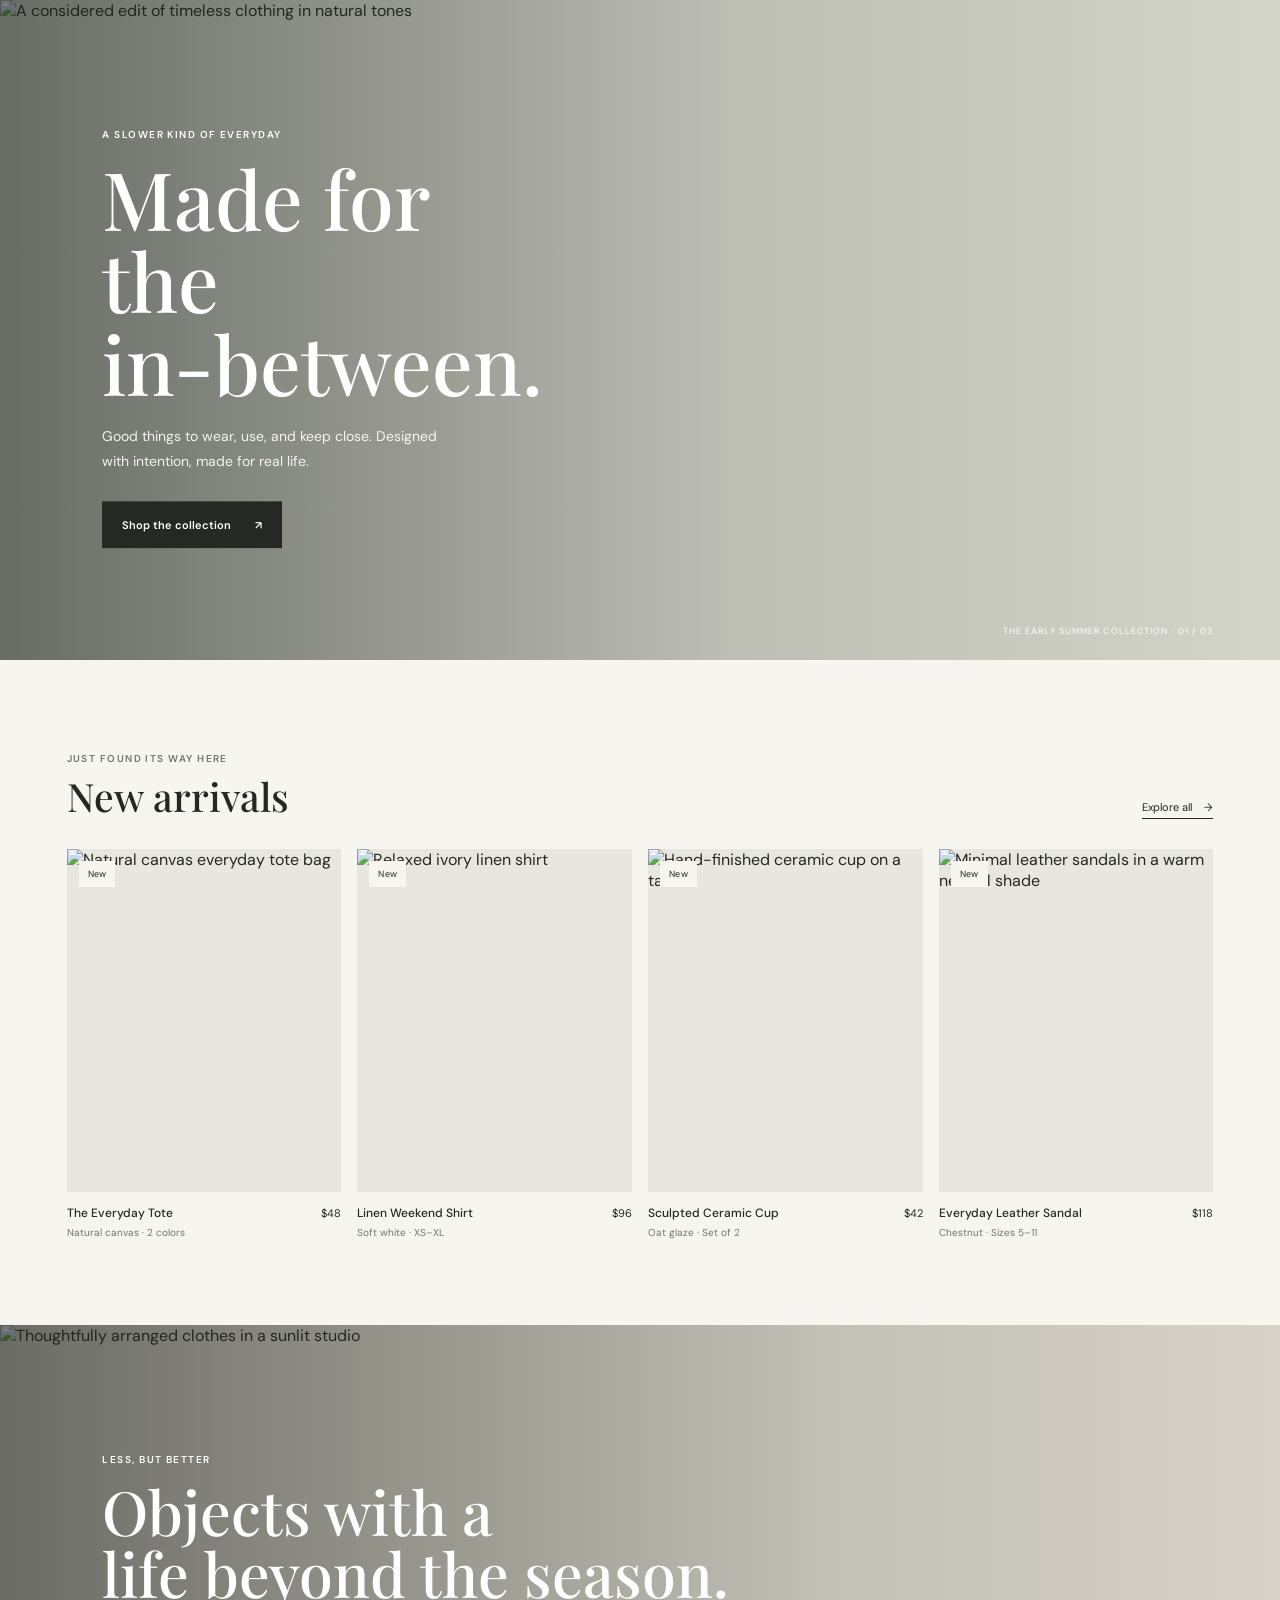
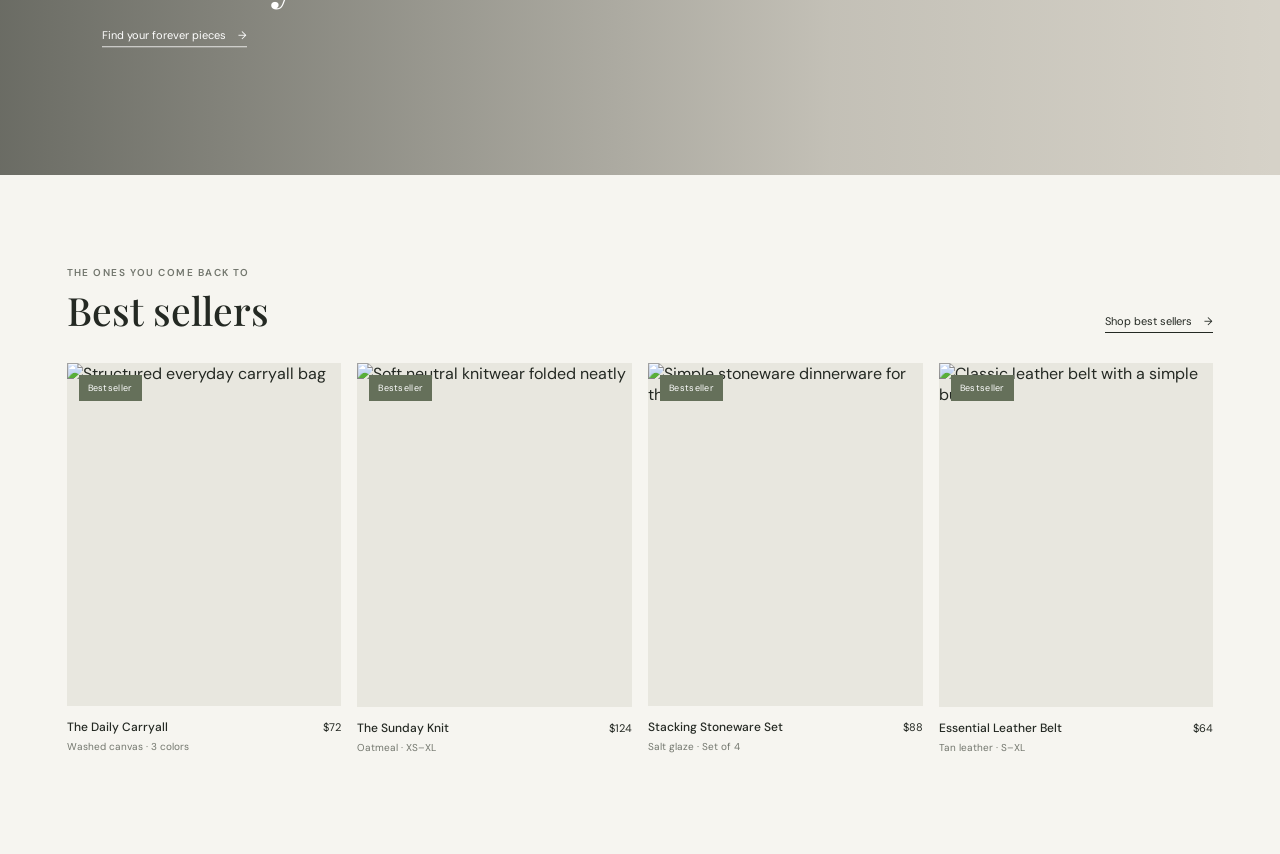
==== index.html @ 8300c28e "Add home page with hero and product sections" ====
<!doctype html>
<html lang="en">
  <head>
    <meta charset="utf-8" />
    <meta name="viewport" content="width=device-width, initial-scale=1" />
    <meta name="theme-color" content="#f6f5f0" />
    <meta name="description" content="Thoughtful everyday objects, made to be lived in." />
    <title>Form & Field — Everyday, considered</title>
    <link rel="preconnect" href="https://fonts.googleapis.com" />
    <link rel="preconnect" href="https://fonts.gstatic.com" crossorigin />
    <link href="https://fonts.googleapis.com/css2?family=DM+Sans:wght@400;500;600;700&family=Playfair+Display:wght@500;600&display=swap" rel="stylesheet" />
    <link rel="stylesheet" href="styles.css" />
    <script src="site.js" defer></script>
  </head>
  <body>
    <site-header></site-header>

    <main>
      <section class="hero" aria-labelledby="hero-title">
        <img class="hero__image" src="https://images.unsplash.com/photo-1490481651871-ab68de25d43d?auto=format&fit=crop&w=2200&q=85" alt="A considered edit of timeless clothing in natural tones" />
        <div class="hero__content">
          <p class="eyebrow">A slower kind of everyday</p>
          <h1 id="hero-title">Made for the<br />in-between.</h1>
          <p class="hero__copy">Good things to wear, use, and keep close. Designed with intention, made for real life.</p>
          <a class="button button--dark" href="#new-arrivals">Shop the collection <span aria-hidden="true">↗</span></a>
        </div>
        <p class="hero__note">The early summer collection · 01 / 03</p>
      </section>

      <section class="product-section" id="new-arrivals" aria-labelledby="new-arrivals-title">
        <div class="section-heading">
          <div>
            <p class="eyebrow">Just found its way here</p>
            <h2 id="new-arrivals-title">New arrivals</h2>
          </div>
          <a class="text-link" href="#new-arrivals">Explore all <span aria-hidden="true">→</span></a>
        </div>
        <div class="product-grid">
          <article class="product">
            <a class="product__image" href="#new-arrivals" aria-label="View The Everyday Tote">
              <img src="https://images.unsplash.com/photo-1590874103328-eac38a683ce7?auto=format&fit=crop&w=900&q=82" alt="Natural canvas everyday tote bag" loading="lazy" />
              <span class="product__tag">New</span>
            </a>
            <div class="product__details"><div><h3>The Everyday Tote</h3><p>Natural canvas · 2 colors</p></div><span class="product__price">$48</span></div>
          </article>
          <article class="product">
            <a class="product__image" href="#new-arrivals" aria-label="View the Linen Weekend Shirt">
              <img src="https://images.unsplash.com/photo-1598033129183-c4f50c736f10?auto=format&fit=crop&w=900&q=82" alt="Relaxed ivory linen shirt" loading="lazy" />
              <span class="product__tag">New</span>
            </a>
            <div class="product__details"><div><h3>Linen Weekend Shirt</h3><p>Soft white · XS–XL</p></div><span class="product__price">$96</span></div>
          </article>
          <article class="product">
            <a class="product__image" href="#new-arrivals" aria-label="View the Sculpted Ceramic Cup">
              <img src="https://images.unsplash.com/photo-1514228742587-6b1558fcca3d?auto=format&fit=crop&w=900&q=82" alt="Hand-finished ceramic cup on a table" loading="lazy" />
              <span class="product__tag">New</span>
            </a>
            <div class="product__details"><div><h3>Sculpted Ceramic Cup</h3><p>Oat glaze · Set of 2</p></div><span class="product__price">$42</span></div>
          </article>
          <article class="product">
            <a class="product__image" href="#new-arrivals" aria-label="View the Everyday Leather Sandal">
              <img src="https://images.unsplash.com/photo-1543163521-1bf539c55dd2?auto=format&fit=crop&w=900&q=82" alt="Minimal leather sandals in a warm neutral shade" loading="lazy" />
              <span class="product__tag">New</span>
            </a>
            <div class="product__details"><div><h3>Everyday Leather Sandal</h3><p>Chestnut · Sizes 5–11</p></div><span class="product__price">$118</span></div>
          </article>
        </div>
      </section>

      <section class="editorial" aria-label="Our approach">
        <img src="https://images.unsplash.com/photo-1441986300917-64674bd600d8?auto=format&fit=crop&w=1600&q=85" alt="Thoughtfully arranged clothes in a sunlit studio" loading="lazy" />
        <div class="editorial__content">
          <p class="eyebrow">Less, but better</p>
          <h2>Objects with a<br />life beyond the season.</h2>
          <a class="text-link" href="#best-sellers">Find your forever pieces <span aria-hidden="true">→</span></a>
        </div>
      </section>

      <section class="product-section product-section--last" id="best-sellers" aria-labelledby="best-sellers-title">
        <div class="section-heading">
          <div>
            <p class="eyebrow">The ones you come back to</p>
            <h2 id="best-sellers-title">Best sellers</h2>
          </div>
          <a class="text-link" href="#best-sellers">Shop best sellers <span aria-hidden="true">→</span></a>
        </div>
        <div class="product-grid">
          <article class="product">
            <a class="product__image" href="#best-sellers" aria-label="View the Daily Carryall">
              <img src="https://images.unsplash.com/photo-1544816155-12df9643f363?auto=format&fit=crop&w=900&q=82" alt="Structured everyday carryall bag" loading="lazy" />
              <span class="product__tag product__tag--popular">Bestseller</span>
            </a>
            <div class="product__details"><div><h3>The Daily Carryall</h3><p>Washed canvas · 3 colors</p></div><span class="product__price">$72</span></div>
          </article>
          <article class="product">
            <a class="product__image" href="#best-sellers" aria-label="View the Sunday Knit">
              <img src="https://images.unsplash.com/photo-1618354691373-d851c5c3a990?auto=format&fit=crop&w=900&q=82" alt="Soft neutral knitwear folded neatly" loading="lazy" />
              <span class="product__tag product__tag--popular">Bestseller</span>
            </a>
            <div class="product__details"><div><h3>The Sunday Knit</h3><p>Oatmeal · XS–XL</p></div><span class="product__price">$124</span></div>
          </article>
          <article class="product">
            <a class="product__image" href="#best-sellers" aria-label="View the Stacking Stoneware Set">
              <img src="https://images.unsplash.com/photo-1493106641515-6b5631de4bb9?auto=format&fit=crop&w=900&q=82" alt="Simple stoneware dinnerware for the table" loading="lazy" />
              <span class="product__tag product__tag--popular">Bestseller</span>
            </a>
            <div class="product__details"><div><h3>Stacking Stoneware Set</h3><p>Salt glaze · Set of 4</p></div><span class="product__price">$88</span></div>
          </article>
          <article class="product">
            <a class="product__image" href="#best-sellers" aria-label="View the Essential Leather Belt">
              <img src="https://images.unsplash.com/photo-1624222247344-550fb8d7e5d4?auto=format&fit=crop&w=900&q=82" alt="Classic leather belt with a simple buckle" loading="lazy" />
              <span class="product__tag product__tag--popular">Bestseller</span>
            </a>
            <div class="product__details"><div><h3>Essential Leather Belt</h3><p>Tan leather · S–XL</p></div><span class="product__price">$64</span></div>
          </article>
        </div>
      </section>
    </main>

    <site-footer></site-footer>
  </body>
</html>
---- styles.css ----
:root {
  color-scheme: light;
  --paper: #f6f5f0;
  --ink: #242923;
  --muted: #72766d;
  --line: #dedfd7;
  --olive: #65705a;
  --clay: #b76d4b;
  --serif: "Playfair Display", Georgia, serif;
  --sans: "DM Sans", sans-serif;
}

* { box-sizing: border-box; }
html { scroll-behavior: smooth; }
body { margin: 0; background: var(--paper); color: var(--ink); font-family: var(--sans); -webkit-font-smoothing: antialiased; }
a { color: inherit; text-decoration: none; }
button, input { font: inherit; }

.announcement { min-height: 34px; display: flex; align-items: center; justify-content: center; padding: 6px 16px; background: var(--olive); color: #fff; font-size: 10px; letter-spacing: 1.15px; text-align: center; text-transform: uppercase; }
.site-header { position: relative; z-index: 3; background: var(--paper); }
.nav { max-width: 1440px; min-height: 78px; margin: auto; padding: 0 5.2%; display: grid; grid-template-columns: 1fr auto 1fr; align-items: center; }
.nav__links, .nav__actions { display: flex; align-items: center; gap: 27px; }
.nav__links a, .nav__actions a { font-size: 12px; color: #464a43; transition: color .2s ease; }
.nav__links a:hover, .nav__actions a:hover, .text-link:hover { color: var(--clay); }
.brand { font-size: 18px; font-weight: 700; letter-spacing: 1.7px; text-align: center; white-space: nowrap; }
.brand span { color: var(--olive); font-family: var(--serif); font-size: 21px; font-weight: 500; }
.nav__actions { justify-content: flex-end; gap: 21px; }
.nav__icon { display: inline-flex; align-items: center; gap: 7px; }
.nav__icon svg { width: 17px; height: 17px; stroke: currentColor; fill: none; stroke-width: 1.5; }
.menu-toggle { display: none; border: 0; padding: 8px; background: transparent; color: var(--ink); }

.hero { position: relative; min-height: 540px; height: min(660px, 66vw); overflow: hidden; background: #d3d4ca; }
.hero::after { position: absolute; inset: 0; content: ""; background: linear-gradient(90deg, rgba(28, 33, 27, .58), rgba(28, 33, 27, .12) 57%, transparent); }
.hero__image { position: absolute; inset: 0; width: 100%; height: 100%; object-fit: cover; object-position: center 43%; }
.hero__content { position: absolute; z-index: 1; top: 50%; left: max(8%, calc((100% - 1220px) / 2)); width: min(460px, 80%); transform: translateY(-48%); color: #fff; animation: arrive .8s ease both; }
.eyebrow { margin: 0 0 16px; font-size: 10px; font-weight: 600; letter-spacing: 1.45px; text-transform: uppercase; }
.hero h1, .editorial h2 { margin: 0; font-family: var(--serif); font-size: clamp(48px, 6.3vw, 82px); font-weight: 500; line-height: 1.02; }
.hero__copy { max-width: 350px; margin: 20px 0 27px; color: rgba(255,255,255,.9); font-size: 14px; line-height: 1.8; }
.button { display: inline-flex; min-height: 47px; align-items: center; justify-content: center; gap: 24px; padding: 0 20px; font-size: 11px; font-weight: 600; transition: background .2s, color .2s; }
.button--dark { background: var(--ink); color: #fff; }
.button--dark:hover { background: var(--olive); }
.hero__note { position: absolute; z-index: 1; right: 5.2%; bottom: 23px; margin: 0; color: #fff; font-size: 9px; letter-spacing: 1.1px; text-transform: uppercase; }

.product-section { max-width: 1440px; margin: auto; padding: 92px 5.2% 86px; }
.section-heading { display: flex; align-items: end; justify-content: space-between; margin-bottom: 30px; }
.section-heading .eyebrow { margin-bottom: 9px; color: var(--muted); }
.section-heading h2 { margin: 0; font-family: var(--serif); font-size: 39px; font-weight: 500; line-height: 1.15; }
.text-link { display: inline-flex; align-items: center; gap: 12px; padding-bottom: 4px; border-bottom: 1px solid var(--ink); font-size: 11px; transition: color .2s; }
.product-grid { display: grid; grid-template-columns: repeat(4, minmax(0, 1fr)); gap: 16px; }
.product { min-width: 0; }
.product__image { position: relative; display: block; overflow: hidden; aspect-ratio: 4 / 5; background: #e8e7df; }
.product__image img { width: 100%; height: 100%; object-fit: cover; transition: transform .45s cubic-bezier(.2,.7,.2,1); }
.product__image:hover img { transform: scale(1.035); }
.product__tag { position: absolute; top: 12px; left: 12px; padding: 7px 9px; background: var(--paper); font-size: 9px; letter-spacing: .3px; }
.product__tag--popular { background: var(--olive); color: #fff; }
.product__details { display: flex; justify-content: space-between; gap: 8px; padding-top: 13px; }
.product__details h3 { margin: 0 0 5px; font-size: 12px; font-weight: 500; }
.product__details p { margin: 0; color: var(--muted); font-size: 10px; }
.product__price { flex: 0 0 auto; padding-top: 1px; font-size: 11px; }

.editorial { position: relative; min-height: 390px; height: min(450px, 52vw); overflow: hidden; background: #d6d2c8; }
.editorial::after { position: absolute; inset: 0; content: ""; background: linear-gradient(90deg, rgba(29,34,28,.58), rgba(29,34,28,.1) 65%, transparent); }
.editorial > img { position: absolute; inset: 0; width: 100%; height: 100%; object-fit: cover; object-position: center 54%; }
.editorial__content { position: absolute; z-index: 1; top: 50%; left: max(8%, calc((100% - 1220px) / 2)); color: white; transform: translateY(-50%); }
.editorial .eyebrow { margin-bottom: 14px; }
.editorial h2 { font-size: clamp(38px, 5vw, 61px); }
.editorial .text-link { margin-top: 23px; border-color: rgba(255,255,255,.8); }
.editorial .text-link:hover { color: #e3c9b6; }
.product-section--last { padding-top: 91px; padding-bottom: 100px; }

.site-footer { background: #eaeae3; }
.visually-hidden { position: absolute; width: 1px; height: 1px; padding: 0; margin: -1px; overflow: hidden; clip: rect(0, 0, 0, 0); white-space: nowrap; border: 0; }
.footer__main { max-width: 1440px; margin: auto; padding: 62px 5.2% 52px; display: grid; grid-template-columns: 1.25fr 1fr 1fr 1.5fr; gap: 36px; }
.footer__brand { margin: 0 0 14px; font-size: 17px; font-weight: 700; letter-spacing: 1.4px; }
.footer__brand span { font-family: var(--serif); font-size: 20px; font-weight: 500; }
.footer__intro { max-width: 235px; margin: 0; color: var(--muted); font-size: 11px; line-height: 1.8; }
.footer__column h2, .footer__signup h2 { margin: 2px 0 18px; font-size: 10px; font-weight: 600; letter-spacing: 1px; text-transform: uppercase; }
.footer__column a { display: block; width: fit-content; margin: 0 0 11px; color: #62665e; font-size: 11px; }
.footer__column a:hover { color: var(--clay); }
.footer__signup p { max-width: 270px; margin: 0 0 17px; color: var(--muted); font-size: 11px; line-height: 1.7; }
.signup-form { display: flex; border-bottom: 1px solid #9fa197; }
.signup-form input { width: 100%; min-width: 0; padding: 11px 0; border: 0; outline: 0; background: transparent; font-size: 11px; }
.signup-form button { border: 0; padding: 0 2px 0 12px; background: transparent; color: var(--ink); cursor: pointer; font-size: 17px; }
.footer__bottom { max-width: 1440px; margin: auto; padding: 17px 5.2%; display: flex; justify-content: space-between; border-top: 1px solid #d5d6cd; color: #777a72; font-size: 9px; }
.footer__bottom-links { display: flex; gap: 20px; }
.footer__bottom a:hover { color: var(--ink); }
.form-message { min-height: 16px; margin: 7px 0 0 !important; color: var(--olive) !important; font-size: 10px !important; }

@keyframes arrive { from { opacity: 0; transform: translateY(calc(-48% + 12px)); } to { opacity: 1; transform: translateY(-48%); } }

@media (min-width: 1500px) {
  .hero { height: 660px; }
}
@media (max-width: 900px) {
  .nav { min-height: 70px; padding: 0 4%; }
  .nav__links { gap: 15px; }
  .nav__links a, .nav__actions a { font-size: 11px; }
  .nav__actions { gap: 12px; }
  .product-section { padding: 72px 4% 68px; }
  .product-grid { grid-template-columns: repeat(2, minmax(0, 1fr)); gap: 28px 14px; }
  .footer__main { padding-right: 4%; padding-left: 4%; grid-template-columns: 1fr 1fr; row-gap: 35px; }
  .footer__bottom { padding-right: 4%; padding-left: 4%; }
}
@media (max-width: 600px) {
  .announcement { min-height: 31px; font-size: 8px; letter-spacing: .8px; }
  .nav { position: relative; min-height: 64px; grid-template-columns: 1fr auto 1fr; padding: 0 5%; }
  .menu-toggle { display: inline-flex; justify-self: start; cursor: pointer; }
  .menu-toggle svg { width: 20px; height: 20px; stroke: currentColor; fill: none; stroke-width: 1.5; }
  .nav__links { position: absolute; top: 100%; right: 0; left: 0; display: none; padding: 17px 5% 21px; background: var(--paper); border-top: 1px solid var(--line); }
  .nav__links.is-open { display: grid; gap: 0; }
  .nav__links a { padding: 12px 0; border-bottom: 1px solid var(--line); font-size: 13px; }
  .brand { font-size: 16px; }
  .brand span { font-size: 19px; }
  .nav__actions { gap: 12px; }
  .nav__actions .nav__label { display: none; }
  .nav__icon svg { width: 19px; height: 19px; }
  .hero { min-height: 560px; height: 78vh; max-height: 700px; }
  .hero::after { background: linear-gradient(90deg, rgba(28,33,27,.56), rgba(28,33,27,.15) 100%); }
  .hero__image { object-position: 58% center; }
  .hero__content { left: 7%; width: 86%; }
  .hero h1 { font-size: 56px; }
  .hero__copy { max-width: 300px; font-size: 13px; }
  .hero__note { right: 5%; bottom: 16px; font-size: 8px; }
  .product-section { padding: 58px 5% 60px; }
  .section-heading { align-items: end; margin-bottom: 22px; }
  .section-heading h2 { font-size: 32px; }
  .section-heading .eyebrow { max-width: 190px; font-size: 8px; }
  .section-heading > .text-link { gap: 6px; font-size: 9px; white-space: nowrap; }
  .product-grid { gap: 24px 10px; }
  .product__tag { top: 8px; left: 8px; padding: 6px 7px; font-size: 8px; }
  .product__details { padding-top: 10px; }
  .product__details h3 { font-size: 10px; }
  .product__details p, .product__price { font-size: 9px; }
  .editorial { min-height: 385px; height: 82vw; }
  .editorial > img { object-position: 60% center; }
  .editorial__content { left: 7%; }
  .editorial h2 { font-size: 41px; }
  .product-section--last { padding-top: 58px; padding-bottom: 68px; }
  .footer__main { padding: 44px 6% 34px; grid-template-columns: 1fr 1fr; gap: 30px 20px; }
  .footer__intro { font-size: 10px; }
  .footer__column h2 { margin-bottom: 13px; }
  .footer__column a { font-size: 10px; }
  .footer__signup { grid-column: 1 / -1; }
  .footer__bottom { padding: 14px 6%; align-items: flex-start; gap: 12px; font-size: 8px; }
  .footer__bottom-links { gap: 11px; }
}
@media (prefers-reduced-motion: reduce) {
  *, *::before, *::after { scroll-behavior: auto !important; animation-duration: .01ms !important; animation-iteration-count: 1 !important; transition-duration: .01ms !important; }
}
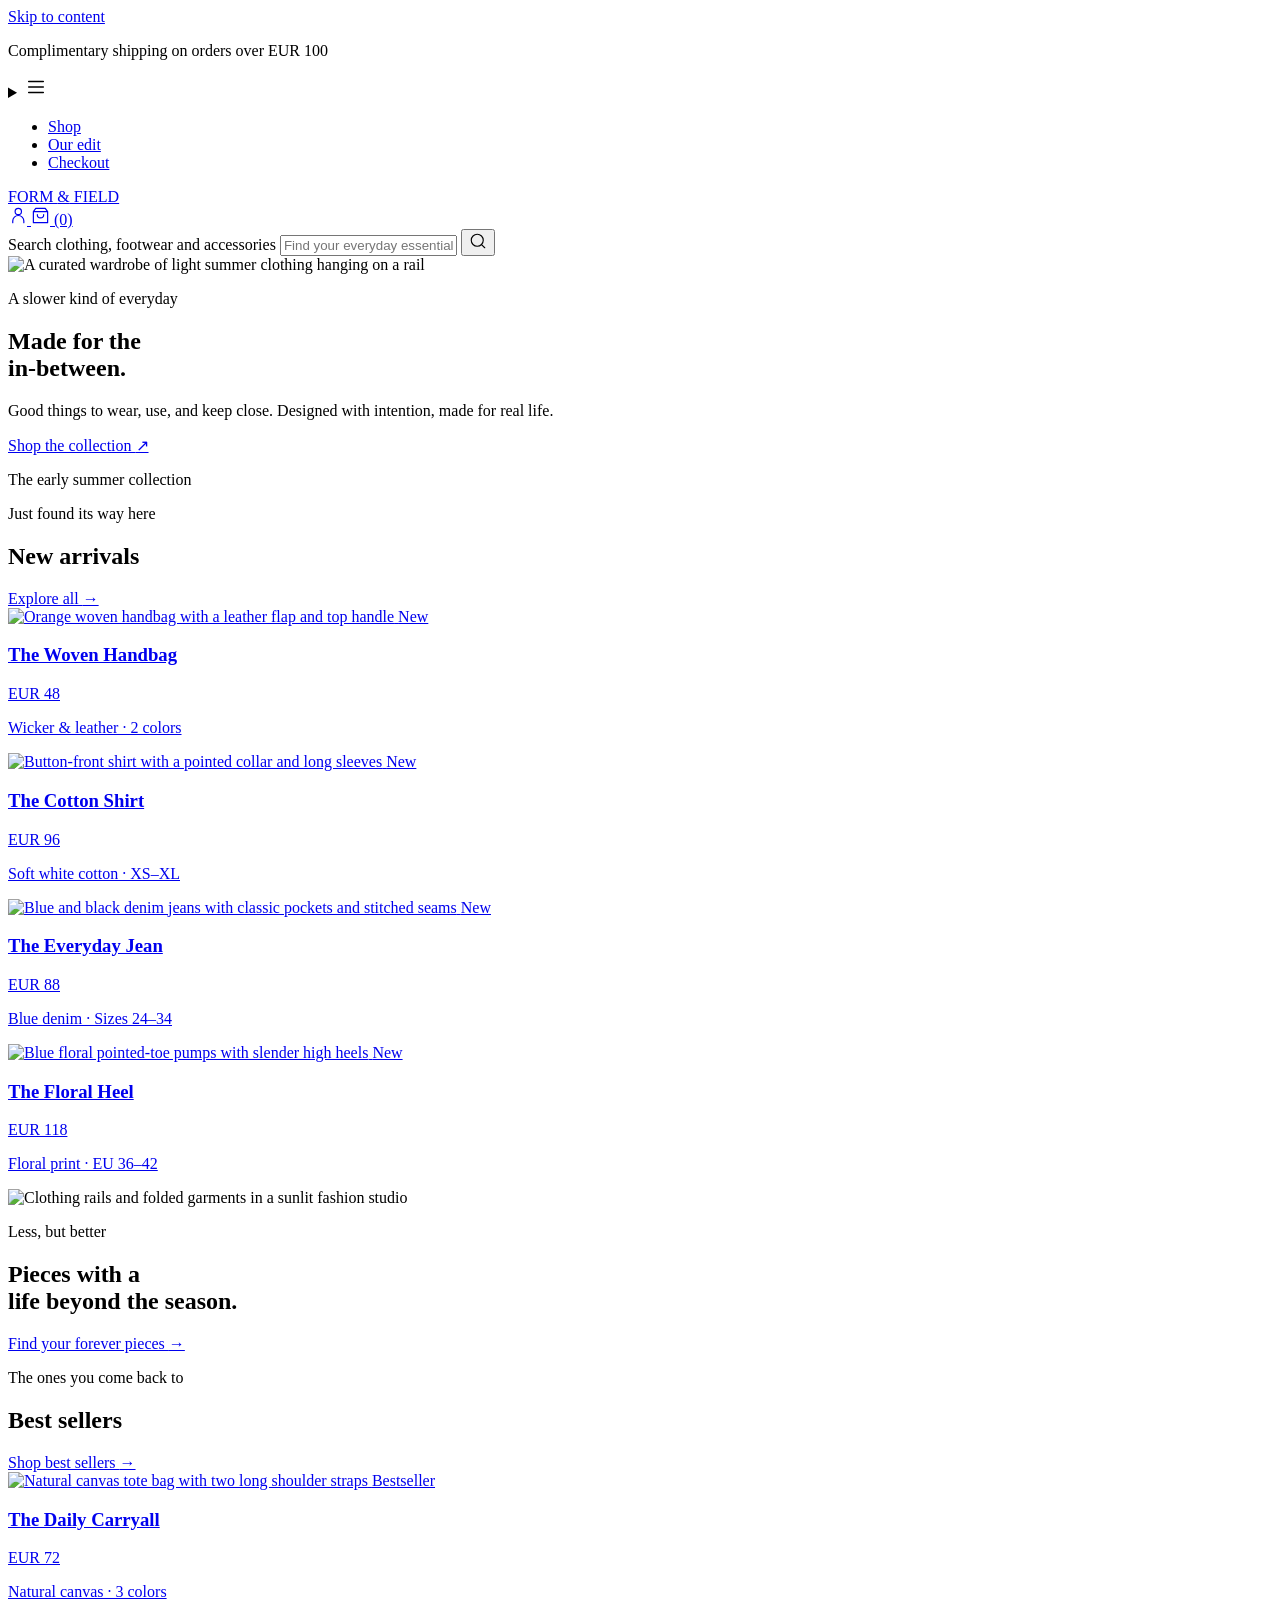
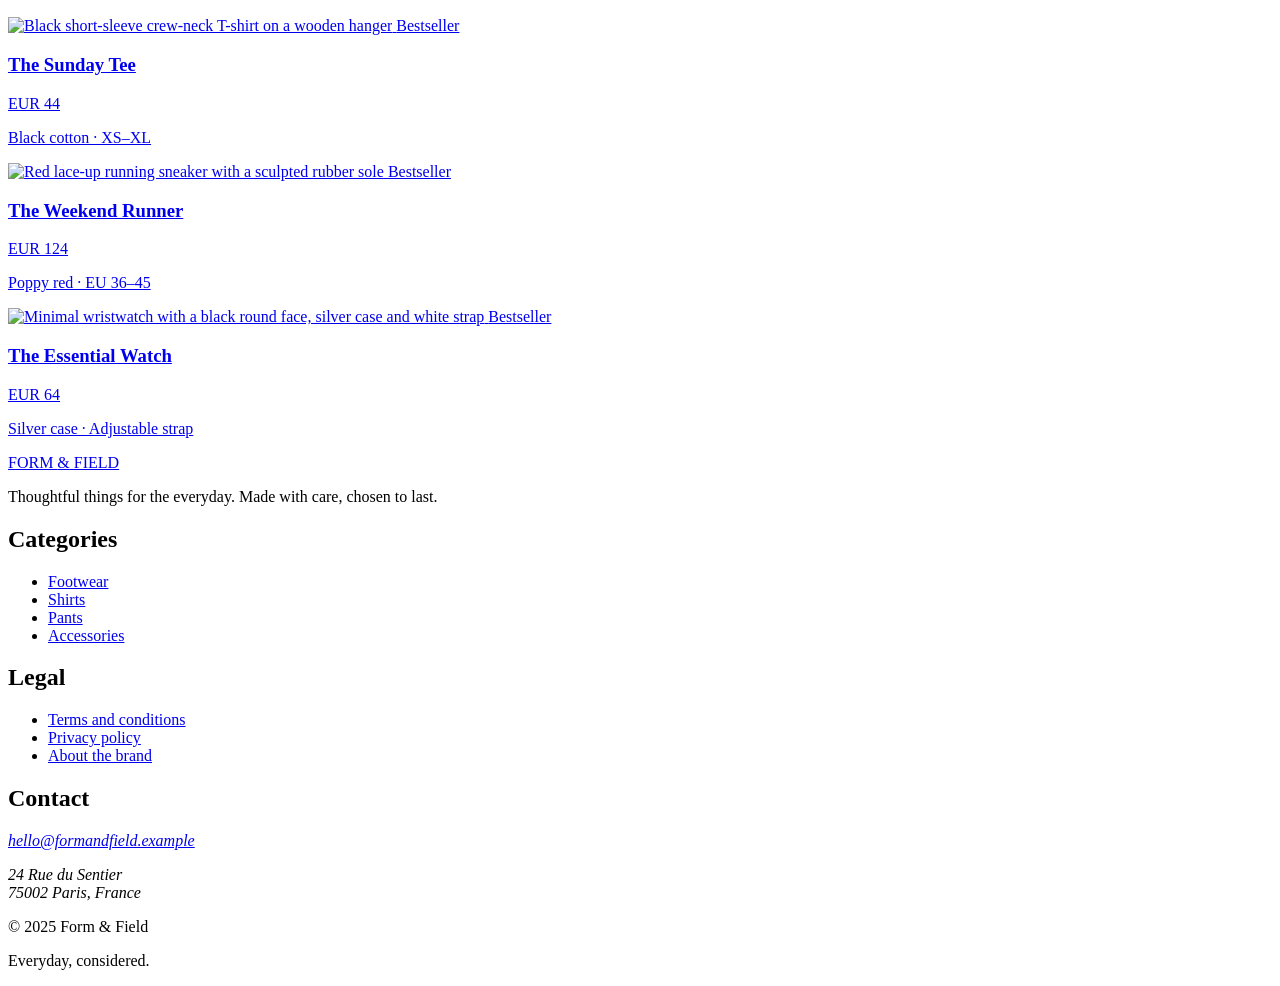
==== commit 0f1193d5: "Rebuild home with Tailwind, semantic header, footer and Schema.org" ====
--- a/index.html
+++ b/index.html
@@ -4,119 +4,269 @@
     <meta charset="utf-8" />
     <meta name="viewport" content="width=device-width, initial-scale=1" />
     <meta name="theme-color" content="#f6f5f0" />
-    <meta name="description" content="Thoughtful everyday objects, made to be lived in." />
-    <title>Form & Field — Everyday, considered</title>
+    <meta name="description" content="Discover Form & Field's considered edit of everyday clothing, footwear and accessories. Thoughtful pieces, chosen to last beyond the season." />
+    <title>Form &amp; Field | Considered Clothing, Footwear &amp; Accessories</title>
     <link rel="preconnect" href="https://fonts.googleapis.com" />
     <link rel="preconnect" href="https://fonts.gstatic.com" crossorigin />
-    <link href="https://fonts.googleapis.com/css2?family=DM+Sans:wght@400;500;600;700&family=Playfair+Display:wght@500;600&display=swap" rel="stylesheet" />
-    <link rel="stylesheet" href="styles.css" />
-    <script src="site.js" defer></script>
+    <link href="https://fonts.googleapis.com/css2?family=DM+Sans:wght@400;500;600;700&amp;family=Playfair+Display:wght@500;600&amp;display=swap" rel="stylesheet" />
+    <script src="https://cdn.tailwindcss.com"></script>
+    <script>
+      tailwind.config = {
+        theme: {
+          extend: {
+            colors: {
+              paper: '#f6f5f0',
+              ink: '#242923',
+              muted: '#62665e',
+              line: '#dedfd7',
+              olive: '#65705a',
+              clay: '#b76d4b'
+            },
+            fontFamily: {
+              sans: ['DM Sans', 'sans-serif'],
+              serif: ['Playfair Display', 'Georgia', 'serif']
+            }
+          }
+        }
+      };
+    </script>
+    <script type="application/ld+json">
+      {
+        "@context": "https://schema.org",
+        "@type": "Organization",
+        "name": "Form & Field",
+        "url": "https://formandfield.example/",
+        "logo": "https://formandfield.example/logo.svg",
+        "contactPoint": {
+          "@type": "ContactPoint",
+          "contactType": "customer service",
+          "email": "hello@formandfield.example",
+          "availableLanguage": ["English", "French"]
+        }
+      }
+    </script>
   </head>
-  <body>
-    <site-header></site-header>
-
-    <main>
-      <section class="hero" aria-labelledby="hero-title">
-        <img class="hero__image" src="https://images.unsplash.com/photo-1490481651871-ab68de25d43d?auto=format&fit=crop&w=2200&q=85" alt="A considered edit of timeless clothing in natural tones" />
-        <div class="hero__content">
-          <p class="eyebrow">A slower kind of everyday</p>
-          <h1 id="hero-title">Made for the<br />in-between.</h1>
-          <p class="hero__copy">Good things to wear, use, and keep close. Designed with intention, made for real life.</p>
-          <a class="button button--dark" href="#new-arrivals">Shop the collection <span aria-hidden="true">↗</span></a>
-        </div>
-        <p class="hero__note">The early summer collection · 01 / 03</p>
-      </section>
-
-      <section class="product-section" id="new-arrivals" aria-labelledby="new-arrivals-title">
-        <div class="section-heading">
-          <div>
-            <p class="eyebrow">Just found its way here</p>
-            <h2 id="new-arrivals-title">New arrivals</h2>
-          </div>
-          <a class="text-link" href="#new-arrivals">Explore all <span aria-hidden="true">→</span></a>
-        </div>
-        <div class="product-grid">
-          <article class="product">
-            <a class="product__image" href="#new-arrivals" aria-label="View The Everyday Tote">
-              <img src="https://images.unsplash.com/photo-1590874103328-eac38a683ce7?auto=format&fit=crop&w=900&q=82" alt="Natural canvas everyday tote bag" loading="lazy" />
-              <span class="product__tag">New</span>
-            </a>
-            <div class="product__details"><div><h3>The Everyday Tote</h3><p>Natural canvas · 2 colors</p></div><span class="product__price">$48</span></div>
-          </article>
-          <article class="product">
-            <a class="product__image" href="#new-arrivals" aria-label="View the Linen Weekend Shirt">
-              <img src="https://images.unsplash.com/photo-1598033129183-c4f50c736f10?auto=format&fit=crop&w=900&q=82" alt="Relaxed ivory linen shirt" loading="lazy" />
-              <span class="product__tag">New</span>
-            </a>
-            <div class="product__details"><div><h3>Linen Weekend Shirt</h3><p>Soft white · XS–XL</p></div><span class="product__price">$96</span></div>
-          </article>
-          <article class="product">
-            <a class="product__image" href="#new-arrivals" aria-label="View the Sculpted Ceramic Cup">
-              <img src="https://images.unsplash.com/photo-1514228742587-6b1558fcca3d?auto=format&fit=crop&w=900&q=82" alt="Hand-finished ceramic cup on a table" loading="lazy" />
-              <span class="product__tag">New</span>
-            </a>
-            <div class="product__details"><div><h3>Sculpted Ceramic Cup</h3><p>Oat glaze · Set of 2</p></div><span class="product__price">$42</span></div>
-          </article>
-          <article class="product">
-            <a class="product__image" href="#new-arrivals" aria-label="View the Everyday Leather Sandal">
-              <img src="https://images.unsplash.com/photo-1543163521-1bf539c55dd2?auto=format&fit=crop&w=900&q=82" alt="Minimal leather sandals in a warm neutral shade" loading="lazy" />
-              <span class="product__tag">New</span>
-            </a>
-            <div class="product__details"><div><h3>Everyday Leather Sandal</h3><p>Chestnut · Sizes 5–11</p></div><span class="product__price">$118</span></div>
-          </article>
-        </div>
-      </section>
-
-      <section class="editorial" aria-label="Our approach">
-        <img src="https://images.unsplash.com/photo-1441986300917-64674bd600d8?auto=format&fit=crop&w=1600&q=85" alt="Thoughtfully arranged clothes in a sunlit studio" loading="lazy" />
-        <div class="editorial__content">
-          <p class="eyebrow">Less, but better</p>
-          <h2>Objects with a<br />life beyond the season.</h2>
-          <a class="text-link" href="#best-sellers">Find your forever pieces <span aria-hidden="true">→</span></a>
-        </div>
-      </section>
-
-      <section class="product-section product-section--last" id="best-sellers" aria-labelledby="best-sellers-title">
-        <div class="section-heading">
-          <div>
-            <p class="eyebrow">The ones you come back to</p>
-            <h2 id="best-sellers-title">Best sellers</h2>
-          </div>
-          <a class="text-link" href="#best-sellers">Shop best sellers <span aria-hidden="true">→</span></a>
-        </div>
-        <div class="product-grid">
-          <article class="product">
-            <a class="product__image" href="#best-sellers" aria-label="View the Daily Carryall">
-              <img src="https://images.unsplash.com/photo-1544816155-12df9643f363?auto=format&fit=crop&w=900&q=82" alt="Structured everyday carryall bag" loading="lazy" />
-              <span class="product__tag product__tag--popular">Bestseller</span>
-            </a>
-            <div class="product__details"><div><h3>The Daily Carryall</h3><p>Washed canvas · 3 colors</p></div><span class="product__price">$72</span></div>
-          </article>
-          <article class="product">
-            <a class="product__image" href="#best-sellers" aria-label="View the Sunday Knit">
-              <img src="https://images.unsplash.com/photo-1618354691373-d851c5c3a990?auto=format&fit=crop&w=900&q=82" alt="Soft neutral knitwear folded neatly" loading="lazy" />
-              <span class="product__tag product__tag--popular">Bestseller</span>
-            </a>
-            <div class="product__details"><div><h3>The Sunday Knit</h3><p>Oatmeal · XS–XL</p></div><span class="product__price">$124</span></div>
-          </article>
-          <article class="product">
-            <a class="product__image" href="#best-sellers" aria-label="View the Stacking Stoneware Set">
-              <img src="https://images.unsplash.com/photo-1493106641515-6b5631de4bb9?auto=format&fit=crop&w=900&q=82" alt="Simple stoneware dinnerware for the table" loading="lazy" />
-              <span class="product__tag product__tag--popular">Bestseller</span>
-            </a>
-            <div class="product__details"><div><h3>Stacking Stoneware Set</h3><p>Salt glaze · Set of 4</p></div><span class="product__price">$88</span></div>
-          </article>
-          <article class="product">
-            <a class="product__image" href="#best-sellers" aria-label="View the Essential Leather Belt">
-              <img src="https://images.unsplash.com/photo-1624222247344-550fb8d7e5d4?auto=format&fit=crop&w=900&q=82" alt="Classic leather belt with a simple buckle" loading="lazy" />
-              <span class="product__tag product__tag--popular">Bestseller</span>
-            </a>
-            <div class="product__details"><div><h3>Essential Leather Belt</h3><p>Tan leather · S–XL</p></div><span class="product__price">$64</span></div>
+  <body class="m-0 bg-paper font-sans text-ink antialiased">
+    <a href="#main" class="sr-only z-50 bg-ink px-4 py-3 text-white focus:not-sr-only focus:absolute focus:left-4 focus:top-4">Skip to content</a>
+    <header class="relative z-20 bg-paper">
+      <p class="flex min-h-8 items-center justify-center bg-olive px-4 py-2 text-center text-[9px] uppercase tracking-normal text-white sm:text-[10px]">Complimentary shipping on orders over EUR 100</p>
+      <nav aria-label="Main navigation" class="relative mx-auto grid max-w-[1440px] grid-cols-[1fr_auto_1fr] items-center gap-x-2 px-4 sm:px-8 lg:gap-x-6 lg:px-[5.2%]">
+        <details class="py-4 lg:hidden">
+          <summary class="flex h-11 w-11 cursor-pointer list-none items-center justify-center rounded-sm hover:text-clay focus-visible:outline focus-visible:outline-2 focus-visible:outline-olive [&::-webkit-details-marker]:hidden" aria-label="Navigation menu">
+            <svg xmlns="http://www.w3.org/2000/svg" width="22" height="22" viewBox="0 0 24 24" fill="none" stroke="currentColor" stroke-width="1.5" stroke-linecap="round" aria-hidden="true"><path d="M4 6h16M4 12h16M4 18h16" /></svg>
+          </summary>
+          <div class="absolute inset-x-0 top-[76px] border-y border-line bg-paper px-6 py-4 shadow-sm">
+            <ul class="divide-y divide-line text-sm">
+              <li><a href="catalog.html" class="block py-3 hover:text-clay">Shop</a></li>
+              <li><a href="product.html" class="block py-3 hover:text-clay">Our edit</a></li>
+              <li><a href="checkout.html" class="block py-3 hover:text-clay">Checkout</a></li>
+            </ul>
+          </div>
+        </details>
+        <ul class="hidden items-center gap-6 py-7 text-xs lg:flex">
+          <li><a href="catalog.html" class="hover:text-clay">Shop</a></li>
+          <li><a href="product.html" class="hover:text-clay">Our edit</a></li>
+          <li><a href="checkout.html" class="hover:text-clay">Checkout</a></li>
+        </ul>
+        <a href="index.html" aria-label="Form and Field home" class="whitespace-nowrap text-center text-base font-bold sm:text-lg">FORM <span class="font-serif text-xl font-medium text-olive">&amp;</span> FIELD</a>
+        <div class="flex items-center justify-end gap-0 sm:gap-2">
+          <a href="account.html" aria-label="My account" title="My account" class="flex h-11 w-9 items-center justify-center hover:text-clay sm:w-11">
+            <svg xmlns="http://www.w3.org/2000/svg" width="19" height="19" viewBox="0 0 24 24" fill="none" stroke="currentColor" stroke-width="1.5" stroke-linecap="round" stroke-linejoin="round" aria-hidden="true"><path d="M20 21v-2a7 7 0 0 0-14 0v2" /><circle cx="13" cy="7" r="4" /></svg>
+          </a>
+          <a href="cart.html" aria-label="Shopping bag, 0 items" title="Shopping bag" class="flex h-11 items-center justify-center gap-1 px-1 text-xs hover:text-clay sm:px-2">
+            <svg xmlns="http://www.w3.org/2000/svg" width="19" height="19" viewBox="0 0 24 24" fill="none" stroke="currentColor" stroke-width="1.5" stroke-linecap="round" stroke-linejoin="round" aria-hidden="true"><path d="m6 3-3 4v14h18V7l-3-4ZM3 7h18M16 11a4 4 0 0 1-8 0" /></svg>
+            <span aria-hidden="true">(0)</span>
+          </a>
+        </div>
+        <form role="search" action="catalog.html" method="get" class="col-span-3 mb-4 flex min-w-0 items-center border-b border-line md:mx-auto md:w-80 lg:w-96">
+          <label for="search" class="sr-only">Search clothing, footwear and accessories</label>
+          <input id="search" name="q" type="text" placeholder="Find your everyday essentials" class="min-w-0 flex-1 bg-transparent px-2 py-3 text-xs placeholder:text-muted focus-visible:outline focus-visible:outline-2 focus-visible:outline-olive" />
+          <button type="submit" aria-label="Search" title="Search" class="flex h-11 w-11 shrink-0 items-center justify-center hover:text-clay focus-visible:outline focus-visible:outline-2 focus-visible:outline-olive">
+            <svg xmlns="http://www.w3.org/2000/svg" width="18" height="18" viewBox="0 0 24 24" fill="none" stroke="currentColor" stroke-width="1.5" stroke-linecap="round" aria-hidden="true"><circle cx="11" cy="11" r="8" /><path d="m21 21-4.3-4.3" /></svg>
+          </button>
+        </form>
+      </nav>
+    </header>
+
+    <main id="main">
+      <section aria-labelledby="hero-title" class="relative isolate flex min-h-[480px] items-center overflow-hidden bg-olive px-[7%] py-20 text-white sm:min-h-[540px] lg:min-h-[600px] lg:px-[8%]">
+        <img src="https://images.unsplash.com/photo-1490481651871-ab68de25d43d?auto=format&amp;fit=crop&amp;w=2200&amp;q=85" alt="A curated wardrobe of light summer clothing hanging on a rail" width="2200" height="1467" fetchpriority="high" class="absolute inset-0 -z-20 h-full w-full object-cover object-[58%_center] sm:object-center" />
+        <div class="absolute inset-0 -z-10 bg-gradient-to-r from-black/65 via-black/30 to-transparent" aria-hidden="true"></div>
+        <div class="w-full max-w-[460px]">
+          <p class="mb-4 text-[10px] font-semibold uppercase">A slower kind of everyday</p>
+          <h1 id="hero-title" class="font-serif text-5xl font-medium leading-[1.05] sm:text-6xl lg:text-7xl">Made for the<br />in-between.</h1>
+          <p class="mb-7 mt-5 max-w-[350px] text-sm leading-7 text-white/90">Good things to wear, use, and keep close. Designed with intention, made for real life.</p>
+          <a href="catalog.html" class="inline-flex min-h-12 items-center justify-center gap-6 bg-ink px-5 text-xs font-semibold hover:bg-olive">Shop the collection <span aria-hidden="true">&#8599;</span></a>
+        </div>
+        <p class="absolute bottom-5 right-[5%] text-[9px] uppercase">The early summer collection</p>
+      </section>
+
+      <section id="new-arrivals" aria-labelledby="new-arrivals-title" class="mx-auto max-w-[1440px] px-4 py-14 sm:px-8 sm:py-16 lg:px-[5.2%] lg:py-24">
+        <div class="mb-6 flex flex-wrap items-end justify-between gap-4 sm:mb-8">
+          <div>
+            <p class="mb-2 text-[9px] font-semibold uppercase text-muted sm:text-[10px]">Just found its way here</p>
+            <h2 id="new-arrivals-title" class="font-serif text-3xl font-medium sm:text-4xl">New arrivals</h2>
+          </div>
+          <a href="catalog.html" class="inline-flex items-center gap-3 border-b border-ink pb-1 text-[11px] hover:text-clay">Explore all <span aria-hidden="true">&#8594;</span></a>
+        </div>
+        <div class="grid grid-cols-2 gap-x-3 gap-y-7 sm:gap-x-4 md:gap-y-8 lg:grid-cols-4">
+          <article class="min-w-0">
+            <a href="product.html" class="group block" aria-labelledby="tote-name">
+              <div class="relative aspect-[4/5] overflow-hidden bg-line">
+                <img src="https://images.unsplash.com/photo-1590874103328-eac38a683ce7?auto=format&amp;fit=crop&amp;w=900&amp;q=82" alt="Orange woven handbag with a leather flap and top handle" width="900" height="1125" loading="lazy" class="h-full w-full object-cover motion-safe:transition-transform motion-safe:duration-300 motion-safe:group-hover:scale-105" />
+                <span class="absolute left-2 top-2 bg-paper px-2 py-1.5 text-[9px] sm:left-3 sm:top-3">New</span>
+              </div>
+              <div class="flex flex-wrap justify-between gap-x-2 gap-y-1 pt-3 text-xs">
+                <h3 id="tote-name" class="font-medium group-hover:underline">The Woven Handbag</h3><p class="whitespace-nowrap">EUR 48</p>
+                <p class="w-full text-[10px] leading-5 text-muted">Wicker &amp; leather · 2 colors</p>
+              </div>
+            </a>
+          </article>
+          <article class="min-w-0">
+            <a href="product.html" class="group block" aria-labelledby="shirt-name">
+              <div class="relative aspect-[4/5] overflow-hidden bg-line">
+                <img src="https://images.unsplash.com/photo-1598033129183-c4f50c736f10?auto=format&amp;fit=crop&amp;w=900&amp;q=82" alt="Button-front shirt with a pointed collar and long sleeves" width="900" height="1125" loading="lazy" class="h-full w-full object-cover motion-safe:transition-transform motion-safe:duration-300 motion-safe:group-hover:scale-105" />
+                <span class="absolute left-2 top-2 bg-paper px-2 py-1.5 text-[9px] sm:left-3 sm:top-3">New</span>
+              </div>
+              <div class="flex flex-wrap justify-between gap-x-2 gap-y-1 pt-3 text-xs">
+                <h3 id="shirt-name" class="font-medium group-hover:underline">The Cotton Shirt</h3><p class="whitespace-nowrap">EUR 96</p>
+                <p class="w-full text-[10px] leading-5 text-muted">Soft white cotton · XS–XL</p>
+              </div>
+            </a>
+          </article>
+          <article class="min-w-0">
+            <a href="product.html" class="group block" aria-labelledby="jeans-name">
+              <div class="relative aspect-[4/5] overflow-hidden bg-line">
+                <img src="https://images.unsplash.com/photo-1542272604-787c3835535d?auto=format&amp;fit=crop&amp;w=900&amp;q=82" alt="Blue and black denim jeans with classic pockets and stitched seams" width="900" height="1125" loading="lazy" class="h-full w-full object-cover motion-safe:transition-transform motion-safe:duration-300 motion-safe:group-hover:scale-105" />
+                <span class="absolute left-2 top-2 bg-paper px-2 py-1.5 text-[9px] sm:left-3 sm:top-3">New</span>
+              </div>
+              <div class="flex flex-wrap justify-between gap-x-2 gap-y-1 pt-3 text-xs">
+                <h3 id="jeans-name" class="font-medium group-hover:underline">The Everyday Jean</h3><p class="whitespace-nowrap">EUR 88</p>
+                <p class="w-full text-[10px] leading-5 text-muted">Blue denim · Sizes 24–34</p>
+              </div>
+            </a>
+          </article>
+          <article class="min-w-0">
+            <a href="product.html" class="group block" aria-labelledby="sandal-name">
+              <div class="relative aspect-[4/5] overflow-hidden bg-line">
+                <img src="https://images.unsplash.com/photo-1543163521-1bf539c55dd2?auto=format&amp;fit=crop&amp;w=900&amp;q=82" alt="Blue floral pointed-toe pumps with slender high heels" width="900" height="1125" loading="lazy" class="h-full w-full object-cover motion-safe:transition-transform motion-safe:duration-300 motion-safe:group-hover:scale-105" />
+                <span class="absolute left-2 top-2 bg-paper px-2 py-1.5 text-[9px] sm:left-3 sm:top-3">New</span>
+              </div>
+              <div class="flex flex-wrap justify-between gap-x-2 gap-y-1 pt-3 text-xs">
+                <h3 id="sandal-name" class="font-medium group-hover:underline">The Floral Heel</h3><p class="whitespace-nowrap">EUR 118</p>
+                <p class="w-full text-[10px] leading-5 text-muted">Floral print · EU 36–42</p>
+              </div>
+            </a>
+          </article>
+        </div>
+      </section>
+
+      <section aria-labelledby="editorial-title" class="relative isolate flex min-h-[385px] items-center overflow-hidden bg-olive px-[7%] py-16 text-white sm:min-h-[420px] lg:min-h-[450px] lg:px-[8%]">
+        <img src="https://images.unsplash.com/photo-1441986300917-64674bd600d8?auto=format&amp;fit=crop&amp;w=1600&amp;q=85" alt="Clothing rails and folded garments in a sunlit fashion studio" width="1600" height="1067" loading="lazy" class="absolute inset-0 -z-20 h-full w-full object-cover object-[60%_center] sm:object-center" />
+        <div class="absolute inset-0 -z-10 bg-gradient-to-r from-black/70 via-black/40 to-black/10" aria-hidden="true"></div>
+        <div class="max-w-xl">
+          <p class="mb-4 text-[10px] font-semibold uppercase">Less, but better</p>
+          <h2 id="editorial-title" class="font-serif text-4xl font-medium leading-tight sm:text-5xl lg:text-6xl">Pieces with a<br />life beyond the season.</h2>
+          <a href="catalog.html" class="mt-6 inline-flex items-center gap-3 border-b border-white/80 pb-1 text-xs hover:text-white/80">Find your forever pieces <span aria-hidden="true">&#8594;</span></a>
+        </div>
+      </section>
+
+      <section id="best-sellers" aria-labelledby="best-sellers-title" class="mx-auto max-w-[1440px] px-4 py-14 sm:px-8 sm:py-16 lg:px-[5.2%] lg:py-24">
+        <div class="mb-6 flex flex-wrap items-end justify-between gap-4 sm:mb-8">
+          <div>
+            <p class="mb-2 text-[9px] font-semibold uppercase text-muted sm:text-[10px]">The ones you come back to</p>
+            <h2 id="best-sellers-title" class="font-serif text-3xl font-medium sm:text-4xl">Best sellers</h2>
+          </div>
+          <a href="catalog.html" class="inline-flex items-center gap-3 border-b border-ink pb-1 text-[11px] hover:text-clay">Shop best sellers <span aria-hidden="true">&#8594;</span></a>
+        </div>
+        <div class="grid grid-cols-2 gap-x-3 gap-y-7 sm:gap-x-4 md:gap-y-8 lg:grid-cols-4">
+          <article class="min-w-0">
+            <a href="product.html" class="group block" aria-labelledby="carryall-name">
+              <div class="relative aspect-[4/5] overflow-hidden bg-line">
+                <img src="https://images.unsplash.com/photo-1544816155-12df9643f363?auto=format&amp;fit=crop&amp;w=900&amp;q=82" alt="Natural canvas tote bag with two long shoulder straps" width="900" height="1125" loading="lazy" class="h-full w-full object-cover motion-safe:transition-transform motion-safe:duration-300 motion-safe:group-hover:scale-105" />
+                <span class="absolute left-2 top-2 bg-olive px-2 py-1.5 text-[9px] text-white sm:left-3 sm:top-3">Bestseller</span>
+              </div>
+              <div class="flex flex-wrap justify-between gap-x-2 gap-y-1 pt-3 text-xs">
+                <h3 id="carryall-name" class="font-medium group-hover:underline">The Daily Carryall</h3><p class="whitespace-nowrap">EUR 72</p>
+                <p class="w-full text-[10px] leading-5 text-muted">Natural canvas · 3 colors</p>
+              </div>
+            </a>
+          </article>
+          <article class="min-w-0">
+            <a href="product.html" class="group block" aria-labelledby="tee-name">
+              <div class="relative aspect-[4/5] overflow-hidden bg-line">
+                <img src="https://images.unsplash.com/photo-1618354691373-d851c5c3a990?auto=format&amp;fit=crop&amp;w=900&amp;q=82" alt="Black short-sleeve crew-neck T-shirt on a wooden hanger" width="900" height="1125" loading="lazy" class="h-full w-full object-cover motion-safe:transition-transform motion-safe:duration-300 motion-safe:group-hover:scale-105" />
+                <span class="absolute left-2 top-2 bg-olive px-2 py-1.5 text-[9px] text-white sm:left-3 sm:top-3">Bestseller</span>
+              </div>
+              <div class="flex flex-wrap justify-between gap-x-2 gap-y-1 pt-3 text-xs">
+                <h3 id="tee-name" class="font-medium group-hover:underline">The Sunday Tee</h3><p class="whitespace-nowrap">EUR 44</p>
+                <p class="w-full text-[10px] leading-5 text-muted">Black cotton · XS–XL</p>
+              </div>
+            </a>
+          </article>
+          <article class="min-w-0">
+            <a href="product.html" class="group block" aria-labelledby="sneaker-name">
+              <div class="relative aspect-[4/5] overflow-hidden bg-line">
+                <img src="https://images.unsplash.com/photo-1542291026-7eec264c27ff?auto=format&amp;fit=crop&amp;w=900&amp;q=82" alt="Red lace-up running sneaker with a sculpted rubber sole" width="900" height="1125" loading="lazy" class="h-full w-full object-cover motion-safe:transition-transform motion-safe:duration-300 motion-safe:group-hover:scale-105" />
+                <span class="absolute left-2 top-2 bg-olive px-2 py-1.5 text-[9px] text-white sm:left-3 sm:top-3">Bestseller</span>
+              </div>
+              <div class="flex flex-wrap justify-between gap-x-2 gap-y-1 pt-3 text-xs">
+                <h3 id="sneaker-name" class="font-medium group-hover:underline">The Weekend Runner</h3><p class="whitespace-nowrap">EUR 124</p>
+                <p class="w-full text-[10px] leading-5 text-muted">Poppy red · EU 36–45</p>
+              </div>
+            </a>
+          </article>
+          <article class="min-w-0">
+            <a href="product.html" class="group block" aria-labelledby="watch-name">
+              <div class="relative aspect-[4/5] overflow-hidden bg-line">
+                <img src="https://images.unsplash.com/photo-1523275335684-37898b6baf30?auto=format&amp;fit=crop&amp;w=900&amp;q=82" alt="Minimal wristwatch with a black round face, silver case and white strap" width="900" height="1125" loading="lazy" class="h-full w-full object-cover motion-safe:transition-transform motion-safe:duration-300 motion-safe:group-hover:scale-105" />
+                <span class="absolute left-2 top-2 bg-olive px-2 py-1.5 text-[9px] text-white sm:left-3 sm:top-3">Bestseller</span>
+              </div>
+              <div class="flex flex-wrap justify-between gap-x-2 gap-y-1 pt-3 text-xs">
+                <h3 id="watch-name" class="font-medium group-hover:underline">The Essential Watch</h3><p class="whitespace-nowrap">EUR 64</p>
+                <p class="w-full text-[10px] leading-5 text-muted">Silver case · Adjustable strap</p>
+              </div>
+            </a>
           </article>
         </div>
       </section>
     </main>
 
-    <site-footer></site-footer>
+    <footer id="footer" class="bg-[#eaeae3]">
+      <div class="mx-auto max-w-[1440px] px-5 py-12 sm:px-8 lg:px-[5.2%] lg:py-16">
+        <a href="index.html" class="inline-block text-lg font-bold">FORM <span class="font-serif text-xl font-medium text-olive">&amp;</span> FIELD</a>
+        <p class="mt-3 max-w-xs text-xs leading-6 text-muted">Thoughtful things for the everyday. Made with care, chosen to last.</p>
+        <div class="mt-10 grid grid-cols-2 gap-x-6 gap-y-8 md:grid-cols-3 lg:gap-x-16">
+          <div>
+            <h2 class="mb-4 text-[10px] font-semibold uppercase">Categories</h2>
+            <ul class="space-y-3 text-xs text-muted">
+              <li><a href="catalog.html" class="hover:text-clay">Footwear</a></li>
+              <li><a href="catalog.html" class="hover:text-clay">Shirts</a></li>
+              <li><a href="catalog.html" class="hover:text-clay">Pants</a></li>
+              <li><a href="catalog.html" class="hover:text-clay">Accessories</a></li>
+            </ul>
+          </div>
+          <div>
+            <h2 class="mb-4 text-[10px] font-semibold uppercase">Legal</h2>
+            <ul class="space-y-3 text-xs text-muted">
+              <li><a href="terms.html" class="hover:text-clay">Terms and conditions</a></li>
+              <li><a href="privacy.html" class="hover:text-clay">Privacy policy</a></li>
+              <li><a href="about.html" class="hover:text-clay">About the brand</a></li>
+            </ul>
+          </div>
+          <div class="col-span-2 md:col-span-1">
+            <h2 class="mb-4 text-[10px] font-semibold uppercase">Contact</h2>
+            <address class="text-xs not-italic leading-6 text-muted">
+              <a href="mailto:hello@formandfield.example" class="break-words hover:text-clay">hello@formandfield.example</a>
+              <p class="mt-3">24 Rue du Sentier<br />75002 Paris, France</p>
+            </address>
+          </div>
+        </div>
+      </div>
+      <div class="mx-auto flex max-w-[1440px] flex-wrap justify-between gap-3 border-t border-[#d5d6cd] px-5 py-5 text-[10px] text-muted sm:px-8 lg:px-[5.2%]">
+        <p>&copy; 2025 Form &amp; Field</p>
+        <p>Everyday, considered.</p>
+      </div>
+    </footer>
   </body>
 </html>
